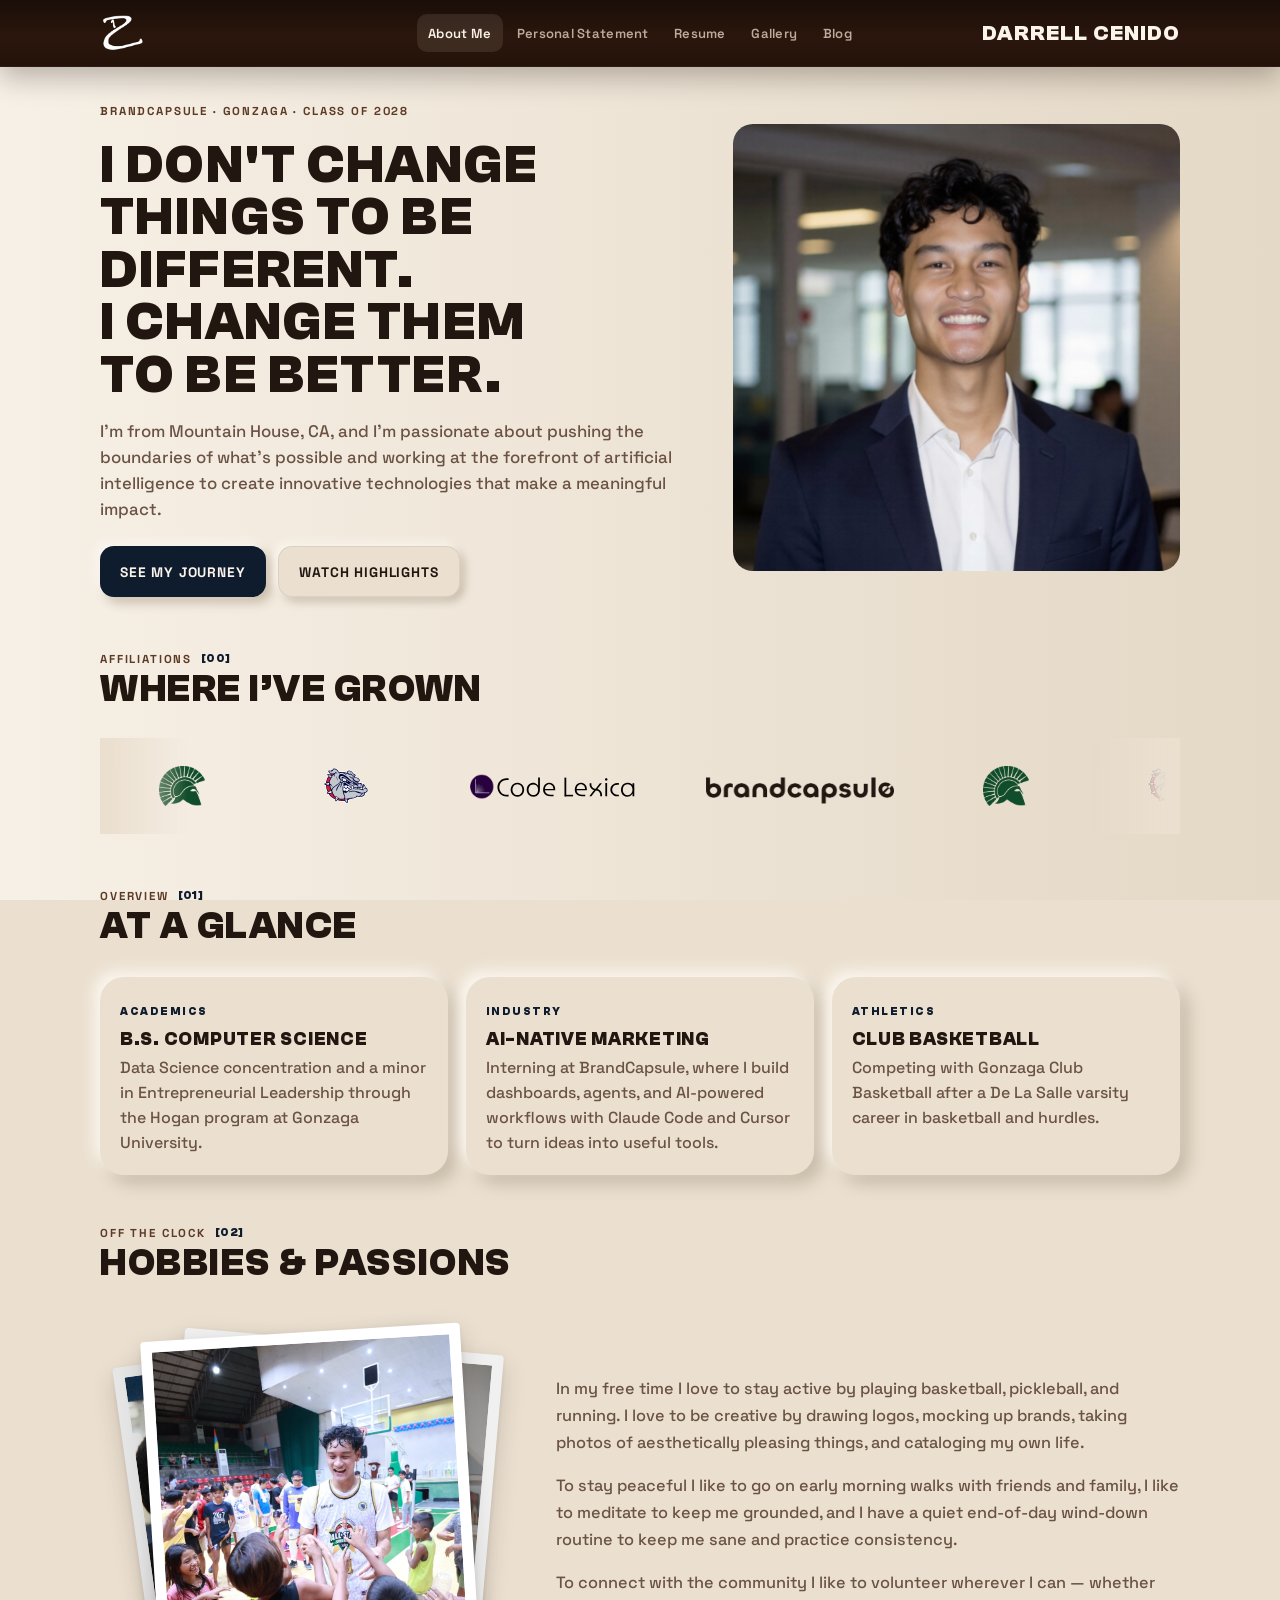
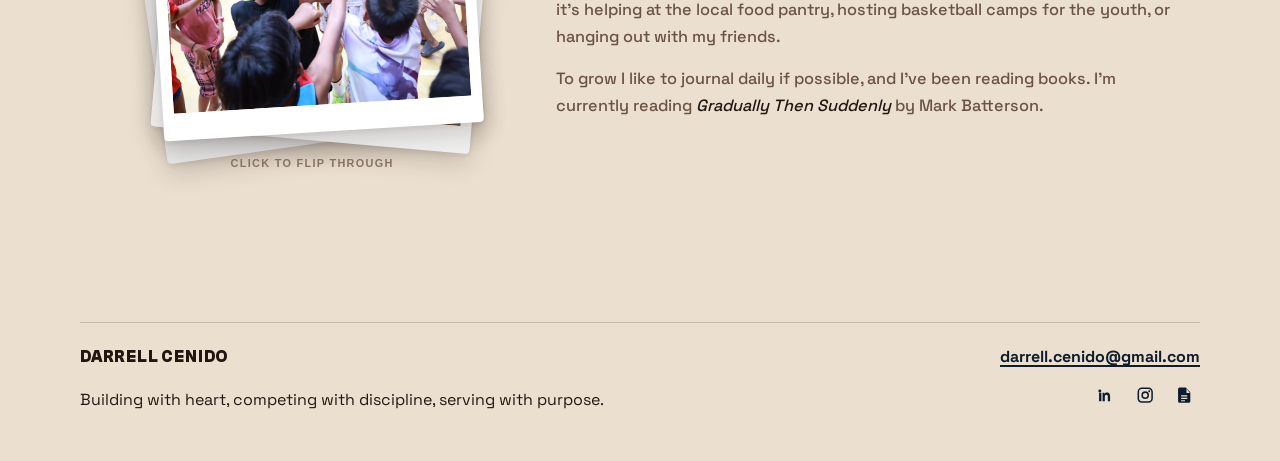
==== index.html @ 1ea28163 "Add Philippines family-roots milestone to journey map Pin Tandag City, Surigao del Sur with a descri" ====
<!DOCTYPE html>
<html lang="en">
  <head>
    <meta charset="UTF-8" />
    <meta name="viewport" content="width=device-width, initial-scale=1.0" />
    <title>Darrell Cenido | About Me</title>
    <meta
      name="description"
      content="Personal website of Darrell Cenido — AI-Native Marketing Intern at BrandCapsule | Computer Science & Entrepreneurial Leadership at Gonzaga."
    />
    <link rel="icon" href="assets/images/favicon.png" type="image/png" />
    <link rel="apple-touch-icon" href="assets/images/logo-256.png" />
    <link rel="preconnect" href="https://fonts.googleapis.com" />
    <link rel="preconnect" href="https://fonts.gstatic.com" crossorigin />
    <link
      href="https://fonts.googleapis.com/css2?family=Outfit:wght@500;700;800&family=Space+Grotesk:wght@400;500;600;700&display=swap"
      rel="stylesheet"
    />
    <link rel="stylesheet" href="css/styles.css?v=20260731h" />
  </head>
  <body>
    <a class="skip-link" href="#main">Skip to main content</a>

    <header class="site-header">
      <div class="nav-wrap">
        <a class="brand brand-logo" href="index.html" aria-label="Darrell Cenido home">
          <span class="brand-mark" aria-hidden="true">
            <img src="assets/images/logo.png" alt="" />
          </span>
        </a>
        <button
          class="nav-toggle"
          type="button"
          aria-label="Toggle navigation"
          aria-expanded="false"
        >
          Menu
        </button>
        <nav class="site-nav" aria-label="Primary">
          <a class="active" href="index.html">About Me</a>
          <a href="statement.html">Personal Statement</a>
          <a href="professional.html">Resume</a>
          <a href="gallery.html">Gallery</a>
          <a href="blog.html">Blog</a>
        </nav>
        <a class="brand-meta" href="index.html">
          <span class="brand-text">
            <strong>Darrell Cenido</strong>
          </span>
        </a>
      </div>
    </header>

    <main id="main">
      <section class="hero">
        <div>
          <span class="eyebrow">BrandCapsule · Gonzaga · Class of 2028</span>
          <h1>I don't change things to be different.<br />I change them to be better.</h1>
          <p>
            I’m from Mountain House, CA, and I’m passionate about pushing the boundaries of what’s
            possible and working at the forefront of artificial intelligence to create innovative
            technologies that make a meaningful impact.
          </p>
          <div class="hero-actions">
            <a class="btn btn-primary" href="professional.html">See my journey</a>
            <a class="btn btn-secondary" href="gallery.html">Watch highlights</a>
          </div>
        </div>
        <div class="hero-media">
          <img
            src="assets/images/IMG_9369.PNG"
            alt="Professional headshot of Darrell Cenido"
          />
        </div>
      </section>

      <section class="section conveyor-section" aria-label="Schools and organizations">
        <div class="section-header conveyor-header">
          <div>
            <span class="section-kicker">Affiliations <span class="stat-num">[00]</span></span>
            <h2>Where I’ve grown</h2>
          </div>
        </div>
        <div class="conveyor" role="presentation">
          <div class="conveyor-fade conveyor-fade-left" aria-hidden="true"></div>
          <div class="conveyor-fade conveyor-fade-right" aria-hidden="true"></div>
          <div class="conveyor-track">
            <ul class="conveyor-group">
              <li class="conveyor-item conveyor-item-spartan">
                <a
                  class="conveyor-link"
                  href="https://www.dlshs.org/"
                  target="_blank"
                  rel="noopener noreferrer"
                  aria-label="De La Salle High School website"
                >
                  <img src="assets/images/partners/delasalle-spartan.png" alt="De La Salle Spartans logo" />
                </a>
              </li>
              <li class="conveyor-item conveyor-item-gonzaga">
                <a
                  class="conveyor-link"
                  href="https://www.gonzaga.edu/"
                  target="_blank"
                  rel="noopener noreferrer"
                  aria-label="Gonzaga University website"
                >
                  <img src="assets/images/partners/gonzaga.svg" alt="Gonzaga Bulldogs logo" />
                </a>
              </li>
              <li class="conveyor-item conveyor-item-wide">
                <a
                  class="conveyor-link"
                  href="https://codelexica.com/"
                  target="_blank"
                  rel="noopener noreferrer"
                  aria-label="Code Lexica website"
                >
                  <img src="assets/images/partners/codelexica.svg" alt="Code Lexica logo" />
                </a>
              </li>
              <li class="conveyor-item conveyor-item-wide conveyor-item-brandcapsule">
                <a
                  class="conveyor-link"
                  href="https://brandcapsule.ai/"
                  target="_blank"
                  rel="noopener noreferrer"
                  aria-label="BrandCapsule website"
                >
                  <img src="assets/images/partners/brandcapsule-ink.png" alt="BrandCapsule logo" />
                </a>
              </li>
            </ul>
            <ul class="conveyor-group" aria-hidden="true">
              <li class="conveyor-item conveyor-item-spartan">
                <a
                  class="conveyor-link"
                  href="https://www.dlshs.org/"
                  target="_blank"
                  rel="noopener noreferrer"
                  tabindex="-1"
                  aria-hidden="true"
                >
                  <img src="assets/images/partners/delasalle-spartan.png" alt="" />
                </a>
              </li>
              <li class="conveyor-item conveyor-item-gonzaga">
                <a
                  class="conveyor-link"
                  href="https://www.gonzaga.edu/"
                  target="_blank"
                  rel="noopener noreferrer"
                  tabindex="-1"
                  aria-hidden="true"
                >
                  <img src="assets/images/partners/gonzaga.svg" alt="" />
                </a>
              </li>
              <li class="conveyor-item conveyor-item-wide">
                <a
                  class="conveyor-link"
                  href="https://codelexica.com/"
                  target="_blank"
                  rel="noopener noreferrer"
                  tabindex="-1"
                  aria-hidden="true"
                >
                  <img src="assets/images/partners/codelexica.svg" alt="" />
                </a>
              </li>
              <li class="conveyor-item conveyor-item-wide conveyor-item-brandcapsule">
                <a
                  class="conveyor-link"
                  href="https://brandcapsule.ai/"
                  target="_blank"
                  rel="noopener noreferrer"
                  tabindex="-1"
                  aria-hidden="true"
                >
                  <img src="assets/images/partners/brandcapsule-ink.png" alt="" />
                </a>
              </li>
            </ul>
          </div>
        </div>
      </section>

      <section class="section">
        <div class="section-header">
          <div>
            <span class="section-kicker">Overview <span class="stat-num">[01]</span></span>
            <h2>At a glance</h2>
          </div>
        </div>
        <div class="card-grid">
          <article class="card">
            <span class="card-label">Academics</span>
            <h3>B.S. Computer Science</h3>
            <p>
              Data Science concentration and a minor in Entrepreneurial Leadership through the
              Hogan program at Gonzaga University.
            </p>
          </article>
          <article class="card">
            <span class="card-label">Industry</span>
            <h3>AI-Native Marketing</h3>
            <p>
              Interning at BrandCapsule, where I build dashboards, agents, and AI-powered
              workflows with Claude Code and Cursor to turn ideas into useful tools.
            </p>
          </article>
          <article class="card">
            <span class="card-label">Athletics</span>
            <h3>Club Basketball</h3>
            <p>
              Competing with Gonzaga Club Basketball after a De La Salle varsity career in
              basketball and hurdles.
            </p>
          </article>
        </div>
      </section>

      <section class="section">
        <div class="section-header">
          <div>
            <span class="section-kicker">Off the clock <span class="stat-num">[02]</span></span>
            <h2>Hobbies &amp; passions</h2>
          </div>
        </div>
        <div class="hobbies-layout">
          <button
            class="hobby-stack"
            type="button"
            aria-label="Click to view next hobby photo"
            data-hobby-stack
          >
            <figure class="hobby-stack-card is-active" data-hobby-card>
              <img
                src="assets/images/hobbies/hobby-basketball.jpg"
                alt="Darrell Cenido celebrating with kids on the basketball court"
              />
            </figure>
            <figure class="hobby-stack-card" data-hobby-card aria-hidden="true">
              <img
                src="assets/images/hobbies/hobby-curiosity.jpg"
                alt="Darrell Cenido reading in a library surrounded by books"
              />
            </figure>
            <figure class="hobby-stack-card" data-hobby-card aria-hidden="true">
              <img
                src="assets/images/hobbies/hobby-community.jpg"
                alt="Darrell Cenido laughing with friends in a candid basketball moment"
              />
            </figure>
            <span class="hobby-stack-hint">Click to flip through</span>
          </button>
          <div class="hobby-copy">
            <p>
              In my free time I love to stay active by playing basketball, pickleball, and running.
              I love to be creative by drawing logos, mocking up brands, taking photos of
              aesthetically pleasing things, and cataloging my own life.
            </p>
            <p>
              To stay peaceful I like to go on early morning walks with friends and family, I like
              to meditate to keep me grounded, and I have a quiet end-of-day wind-down routine to
              keep me sane and practice consistency.
            </p>
            <p>
              To connect with the community I like to volunteer wherever I can — whether it’s
              helping at the local food pantry, hosting basketball camps for the youth, or hanging
              out with my friends.
            </p>
            <p>
              To grow I like to journal daily if possible, and I’ve been reading books. I’m
              currently reading <em>Gradually Then Suddenly</em> by Mark Batterson.
            </p>
          </div>
        </div>
      </section>
    </main>

    <footer class="site-footer">
      <div class="footer-inner">
        <div>
          <strong>Darrell Cenido</strong>
          <p>Building with heart, competing with discipline, serving with purpose.</p>
        </div>
        <div>
          <a href="mailto:darrell.cenido@gmail.com">darrell.cenido@gmail.com</a>
          <div class="social-icons footer-social-icons">
            <a
              class="social-icon"
              href="https://www.linkedin.com/in/darrellcenido/"
              target="_blank"
              rel="noopener noreferrer"
              aria-label="LinkedIn"
            >
              <svg viewBox="0 0 24 24" aria-hidden="true">
                <path
                  d="M6.94 6.5A1.94 1.94 0 1 1 5 4.56 1.94 1.94 0 0 1 6.94 6.5zM7 8.89H4V20h3zm4.54 0H8.57V20h2.95v-5.61c0-1.48.28-2.91 2.11-2.91 1.8 0 1.83 1.68 1.83 3V20H18.4v-6.22c0-3.06-.66-5.41-4.23-5.41-1.72 0-2.87.94-3.34 1.83h-.05V8.89z"
                />
              </svg>
            </a>
            <a
              class="social-icon"
              href="https://www.instagram.com/darrell.cenido/"
              target="_blank"
              rel="noopener noreferrer"
              aria-label="Instagram"
            >
              <svg viewBox="0 0 24 24" aria-hidden="true">
                <path
                  d="M7.8 2h8.4C19.4 2 22 4.6 22 7.8v8.4a5.8 5.8 0 0 1-5.8 5.8H7.8C4.6 22 2 19.4 2 16.2V7.8A5.8 5.8 0 0 1 7.8 2m-.2 2A3.6 3.6 0 0 0 4 7.6v8.8C4 18.39 5.61 20 7.6 20h8.8a3.6 3.6 0 0 0 3.6-3.6V7.6C20 5.61 18.39 4 16.4 4H7.6m9.65 1.5a1.25 1.25 0 1 1 0 2.5 1.25 1.25 0 0 1 0-2.5M12 7a5 5 0 1 1 0 10 5 5 0 0 1 0-10m0 2a3 3 0 1 0 0 6 3 3 0 0 0 0-6z"
                />
              </svg>
            </a>
            <a
              class="social-icon"
              href="assets/Darrell_Cenido_Resume.pdf"
              download="Darrell_Cenido_Resume.pdf"
              aria-label="Download resume"
              title="Download resume"
            >
              <svg viewBox="0 0 24 24" aria-hidden="true">
                <path
                  d="M14 2H6a2 2 0 0 0-2 2v16a2 2 0 0 0 2 2h12a2 2 0 0 0 2-2V8l-6-6zm1 7V3.5L19.5 9H15zM8 12h8v1.75H8V12zm0 3.25h8V17H8v-1.75zm0 3.25h5V20H8v-1.5z"
                />
              </svg>
            </a>
          </div>
        </div>
      </div>
    </footer>

    <script src="js/main.js?v=20260731h"></script>
  </body>
</html>
---- css/styles.css ----
:root {
  /* Brand palette */
  --coffee: #3b2414;
  --coffee-deep: #2a180e;
  --coffee-soft: #5c3a24;
  --cream: #f5e6d3;
  --cream-light: #fbf4ea;
  --tan: #e8d5b7;
  --navy: #0f1c2e;
  --navy-soft: #1a2f4a;
  --baby-blue: #a8d5e5;
  --baby-blue-soft: #c9e7f0;

  /* geosurge-inspired clay / neumorphism tokens, tuned to cream + coffee */
  --clay: #ebe0d0;
  --clay-2: #e3d7c5;
  --ink: #221710;
  --ink-muted: #6b5344;
  --ink-faint: #857264;
  --shadow-light: #fbf7f0;
  --shadow-dark: #c2b5a3;
  --bg-gradient: linear-gradient(to right, #f7f0e6 0%, #e4d8c6 100%);
  --raise: -6px -6px 14px var(--shadow-light), 8px 8px 18px var(--shadow-dark);
  --raise-sm: -3px -3px 8px var(--shadow-light), 4px 4px 10px var(--shadow-dark);
  --raise-lg: -8px -8px 18px var(--shadow-light), 12px 12px 24px var(--shadow-dark);
  --inset: inset -4px -4px 9px var(--shadow-light), inset 5px 5px 11px var(--shadow-dark);

  --accent: var(--navy);
  --accent-soft: var(--baby-blue);
  --nm-label-ink: var(--coffee-soft);
  --nm-cta-bg: var(--navy);
  --nm-cta-fg: var(--cream-light);

  --max: 1120px;
  --font-sans: "Space Grotesk", system-ui, sans-serif;
  --font-display: "Clash Grotesk", "Space Grotesk", system-ui, sans-serif;
  --font-num: "Clash Grotesk", "Outfit", "Space Grotesk", sans-serif;
}

@font-face {
  font-family: "Clash Grotesk";
  src: url("../assets/fonts/clash-grotesk/ClashGrotesk-Regular.woff2") format("woff2");
  font-weight: 400;
  font-style: normal;
  font-display: swap;
}

@font-face {
  font-family: "Clash Grotesk";
  src: url("../assets/fonts/clash-grotesk/ClashGrotesk-Medium.woff2") format("woff2");
  font-weight: 500;
  font-style: normal;
  font-display: swap;
}

@font-face {
  font-family: "Clash Grotesk";
  src: url("../assets/fonts/clash-grotesk/ClashGrotesk-Semibold.woff2") format("woff2");
  font-weight: 600;
  font-style: normal;
  font-display: swap;
}

@font-face {
  font-family: "Clash Grotesk";
  src: url("../assets/fonts/clash-grotesk/ClashGrotesk-Bold.woff2") format("woff2");
  font-weight: 700;
  font-style: normal;
  font-display: swap;
}

*,
*::before,
*::after {
  box-sizing: border-box;
}

html {
  scroll-behavior: smooth;
}

body {
  margin: 0;
  min-height: 100vh;
  font-family: var(--font-sans);
  color: var(--ink);
  background-color: var(--clay);
  line-height: 1.6;
  -webkit-font-smoothing: antialiased;
  text-rendering: optimizeLegibility;
  position: relative;
}

body::before {
  content: "";
  position: fixed;
  inset: 0;
  z-index: -2;
  background-image: var(--bg-gradient);
  pointer-events: none;
}

img {
  max-width: 100%;
  display: block;
}

a {
  color: var(--navy);
  text-decoration-thickness: 1.5px;
  text-underline-offset: 3px;
}

a:hover {
  color: var(--coffee-soft);
}

.skip-link {
  position: absolute;
  left: -999px;
  top: 0;
  background: var(--navy);
  color: var(--cream);
  padding: 0.75rem 1rem;
  z-index: 1000;
}

.skip-link:focus {
  left: 1rem;
  top: 1rem;
}

/* Raised / inset surfaces */
.nm-raise {
  background: var(--clay);
  box-shadow: var(--raise);
}

.nm-raise-sm {
  background: var(--clay);
  box-shadow: var(--raise-sm);
}

.nm-raise-lg {
  background: var(--clay);
  box-shadow: var(--raise-lg);
}

.nm-inset {
  background: var(--clay);
  box-shadow: var(--inset);
}

.nm-label {
  font-family: var(--font-sans);
  letter-spacing: 0.16em;
  text-transform: uppercase;
  color: var(--nm-label-ink);
  font-size: 0.72rem;
  font-weight: 600;
}

.nm-live {
  display: inline-block;
  width: 0.45rem;
  height: 0.45rem;
  border-radius: 999px;
  background: var(--baby-blue);
  box-shadow: 0 0 0 4px rgba(168, 213, 229, 0.25);
}

/* Header — full-width deep brown bar */
.site-header {
  position: sticky;
  top: 0;
  z-index: 2000;
  padding: 0;
  background: linear-gradient(180deg, #1a0e08 0%, #2a160c 55%, #241209 100%);
  border-bottom: 1px solid rgba(232, 213, 183, 0.08);
  box-shadow: 0 10px 28px rgba(20, 10, 4, 0.28);
}

.nav-wrap {
  position: relative;
  max-width: var(--max);
  margin: 0 auto;
  padding: 0.7rem 1.25rem;
  display: grid;
  grid-template-columns: 1fr auto 1fr;
  align-items: center;
  gap: 1rem;
  border-radius: 0;
  background: transparent;
  box-shadow: none;
}

.brand,
.brand-logo,
.brand-meta {
  display: flex;
  align-items: center;
  gap: 0.75rem;
  color: var(--cream-light);
  text-decoration: none;
}

.brand-logo {
  justify-self: start;
  grid-column: 1;
}

.brand-meta {
  justify-self: end;
  gap: 0.55rem;
  grid-column: 3;
}

.brand:hover,
.brand-logo:hover,
.brand-meta:hover {
  color: var(--cream);
}

.brand:hover .brand-text strong,
.brand-meta:hover .brand-text strong {
  color: inherit;
}

.brand-mark {
  width: 44px;
  height: 44px;
  border-radius: 0;
  background: transparent;
  box-shadow: none;
  display: grid;
  place-items: center;
  overflow: hidden;
  padding: 0;
}

.brand-mark img {
  width: 100%;
  height: 100%;
  object-fit: contain;
  filter: brightness(0) invert(1);
}

.brand-text {
  display: flex;
  align-items: baseline;
  flex-wrap: wrap;
  gap: 0.55rem 0.85rem;
  min-width: 0;
}

.brand-text strong {
  display: inline-block;
  font-family: var(--font-display);
  font-size: clamp(1.05rem, 1.8vw, 1.35rem);
  font-weight: 700;
  letter-spacing: 0.05em;
  text-transform: uppercase;
  color: var(--cream-light);
  line-height: 1.05;
}

.nav-toggle {
  display: none;
  justify-self: end;
  grid-column: 3;
  background: rgba(245, 230, 211, 0.08);
  border: 1px solid rgba(245, 230, 211, 0.18);
  color: var(--cream-light);
  border-radius: 10px;
  padding: 0.55rem 0.75rem;
  box-shadow: none;
  font-family: var(--font-sans);
  font-weight: 700;
  text-transform: uppercase;
  letter-spacing: 0.08em;
  font-size: 0.75rem;
  cursor: pointer;
}

.site-nav {
  display: flex;
  gap: 0.2rem;
  align-items: center;
  justify-self: center;
  grid-column: 2;
}

.site-nav a {
  color: rgba(245, 230, 211, 0.72);
  text-decoration: none;
  padding: 0.55rem 0.7rem;
  border-radius: 10px;
  font-weight: 600;
  font-size: 0.82rem;
  letter-spacing: 0.02em;
  transition: color 0.2s ease, background 0.18s ease;
  background: transparent;
  box-shadow: none;
  white-space: nowrap;
}

.site-nav a:hover,
.site-nav a.active {
  color: var(--cream-light);
  background: rgba(245, 230, 211, 0.1);
  box-shadow: none;
}

main {
  max-width: var(--max);
  margin: 0 auto;
  padding: 1.5rem 1.25rem 4rem;
}

h1,
h2,
h3 {
  font-family: var(--font-display);
  line-height: 0.98;
  letter-spacing: 0.04em;
  text-transform: uppercase;
  margin: 0 0 0.75rem;
  color: var(--ink);
  font-weight: 700;
}

.hero {
  display: grid;
  grid-template-columns: 1.15fr 0.85fr;
  gap: 1.75rem;
  align-items: center;
  margin-bottom: 2.5rem;
  padding: 0.35rem 0 0.5rem;
  border-radius: 0;
  background: transparent;
  box-shadow: none;
}

.eyebrow,
.section-kicker {
  display: inline-flex;
  align-items: center;
  gap: 0.55rem;
  font-family: var(--font-sans);
  font-size: 0.72rem;
  font-weight: 700;
  letter-spacing: 0.16em;
  text-transform: uppercase;
  color: var(--nm-label-ink);
}

.hero h1 {
  font-size: clamp(2rem, 4.4vw, 3.35rem);
  margin-top: 1rem;
  max-width: 14ch;
}

.hero p {
  font-size: 1.05rem;
  color: var(--ink-muted);
  max-width: 38rem;
  line-height: 1.55;
  text-transform: none;
  letter-spacing: 0;
  font-weight: 500;
}

.hero-actions {
  display: flex;
  flex-wrap: wrap;
  gap: 0.8rem;
  margin-top: 1.5rem;
}

.btn {
  display: inline-flex;
  align-items: center;
  justify-content: center;
  gap: 0.5rem;
  border-radius: 14px;
  padding: 0.85rem 1.25rem;
  font-family: var(--font-sans);
  font-weight: 700;
  font-size: 0.86rem;
  letter-spacing: 0.06em;
  text-transform: uppercase;
  text-decoration: none;
  border: 0;
  cursor: pointer;
  transition: transform 0.15s ease, box-shadow 0.18s ease, filter 0.18s ease;
}

.btn:hover {
  transform: translateY(-1px);
}

.btn:active {
  transform: translateY(1px);
}

.btn-primary {
  background: var(--nm-cta-bg);
  color: var(--nm-cta-fg);
  box-shadow: -4px -4px 10px var(--shadow-light), 5px 5px 12px var(--shadow-dark);
}

.btn-primary:hover {
  filter: brightness(1.08);
  color: var(--baby-blue-soft);
}

.btn-secondary,
.btn-navy {
  background: var(--clay);
  color: var(--ink);
  box-shadow: var(--raise-sm);
  border: 1px solid rgba(34, 23, 16, 0.08);
}

.btn-secondary:hover,
.btn-navy:hover {
  color: var(--navy);
}

.hero-media {
  border-radius: 20px;
  overflow: hidden;
  background: transparent;
  box-shadow: none;
  min-height: 280px;
}

.hero-media img {
  width: 100%;
  height: 100%;
  object-fit: cover;
  object-position: center 18%;
  min-height: 280px;
}

.section {
  margin-bottom: 2.75rem;
}

.section-header {
  display: flex;
  align-items: end;
  justify-content: space-between;
  gap: 1rem;
  margin-bottom: 1.25rem;
}

.section-header h2 {
  font-size: clamp(1.7rem, 3vw, 2.5rem);
}

.section-header p {
  margin: 0;
  color: var(--ink-muted);
  max-width: 48rem;
  font-weight: 500;
  line-height: 1.55;
}

.journey-map-sub {
  max-width: none;
  white-space: nowrap;
}

/* Looping affiliation conveyor — logos only, no boxes */
.conveyor-section {
  margin-bottom: 3rem;
}

.conveyor-header {
  margin-bottom: 1.1rem;
}

.conveyor {
  position: relative;
  overflow: hidden;
  padding: 1rem 0;
  background: transparent;
  border: 0;
  box-shadow: none;
}

.conveyor-fade {
  position: absolute;
  top: 0;
  bottom: 0;
  width: clamp(2.5rem, 8vw, 5.5rem);
  z-index: 2;
  pointer-events: none;
}

.conveyor-fade-left {
  left: 0;
  background: linear-gradient(to right, #ebe0d0 15%, transparent);
}

.conveyor-fade-right {
  right: 0;
  background: linear-gradient(to left, #ebe0d0 15%, transparent);
}

.conveyor-track {
  display: flex;
  width: max-content;
  align-items: center;
  animation: conveyor-scroll 26s linear infinite;
  will-change: transform;
}

.conveyor-group {
  display: flex;
  align-items: center;
  gap: 3.75rem;
  list-style: none;
  margin: 0;
  padding: 0 1.875rem;
  min-height: 4rem;
}

.conveyor-item {
  flex: 0 0 auto;
  display: flex;
  align-items: center;
  justify-content: center;
  width: 6.5rem;
  height: 3.5rem;
  margin: 0;
  padding: 0;
  background: transparent;
  border: 0;
  border-radius: 0;
  box-shadow: none;
  outline: none;
  line-height: 0;
}

.conveyor-link {
  display: flex;
  align-items: center;
  justify-content: center;
  width: 100%;
  height: 100%;
  color: inherit;
  text-decoration: none;
  border-radius: 12px;
  transition: transform 0.2s ease, opacity 0.2s ease;
}

.conveyor-link:hover,
.conveyor-link:focus-visible {
  transform: scale(1.06);
  opacity: 0.92;
  outline: none;
}

.conveyor-link:focus-visible {
  box-shadow: 0 0 0 3px rgba(168, 213, 229, 0.55);
}

.conveyor-item img {
  display: block;
  width: auto;
  height: 2.55rem;
  max-width: 100%;
  max-height: 2.55rem;
  object-fit: contain;
  object-position: center;
  background: transparent;
  border: 0;
  box-shadow: none;
  margin: 0;
  vertical-align: middle;
}

/* Wordmarks: same vertical center, optically matched height */
.conveyor-item-wide {
  width: 11.75rem;
}

.conveyor-item-wide img {
  height: 1.85rem;
  max-height: 1.85rem;
}

/* Marks kept slightly smaller but still centered in the same row */
.conveyor-item-spartan img,
.conveyor-item-gonzaga img {
  height: 2.55rem;
  max-height: 2.55rem;
}

.conveyor-item-brandcapsule img {
  transform: translateY(0.28rem);
}

@keyframes conveyor-scroll {
  from {
    transform: translateX(0);
  }
  to {
    transform: translateX(-50%);
  }
}

.card-grid {
  display: grid;
  grid-template-columns: repeat(3, 1fr);
  gap: 1.1rem;
}

.card,
.hobby,
.experience-card,
.map-panel,
.resume-panel,
.embed-card {
  background: var(--clay);
  border-radius: 24px;
  padding: 1.25rem;
  box-shadow: var(--raise);
}

.card h3,
.experience-card h3,
.embed-card h3 {
  font-size: 1.15rem;
  margin-bottom: 0.45rem;
}

.card p,
.hobby p,
.experience-card p,
.embed-card p,
.statement-body p {
  margin: 0;
  color: var(--ink-muted);
  text-transform: none;
  letter-spacing: 0;
  font-weight: 500;
  line-height: 1.55;
}

.accent-pill {
  display: inline-block;
  margin-bottom: 0.75rem;
  padding: 0.28rem 0.7rem;
  border-radius: 999px;
  background: var(--clay);
  box-shadow: var(--inset);
  color: var(--navy);
  font-size: 0.68rem;
  font-weight: 700;
  letter-spacing: 0.14em;
  text-transform: uppercase;
  font-family: var(--font-num);
}

.card-label {
  display: inline-block;
  margin-bottom: 0.65rem;
  padding: 0;
  background: none;
  box-shadow: none;
  border: 0;
  border-radius: 0;
  color: var(--navy);
  font-size: 0.68rem;
  font-weight: 700;
  letter-spacing: 0.14em;
  text-transform: uppercase;
  font-family: var(--font-num);
}

.statement {
  display: grid;
  grid-template-columns: 0.9fr 1.1fr;
  gap: 2rem;
  align-items: start;
}

.statement-aside {
  background: transparent;
  color: var(--ink);
  border-radius: 0;
  padding: 0;
  box-shadow: none;
}

.statement-aside h2 {
  color: var(--ink);
}

.statement-aside .eyebrow {
  color: var(--nm-label-ink);
}

.statement-aside .stat-num {
  color: var(--navy);
}

.statement-aside p {
  color: var(--ink-muted);
  text-transform: none;
  letter-spacing: 0;
  font-weight: 500;
}

.statement-body {
  background: transparent;
  border-radius: 0;
  padding: 0;
  box-shadow: none;
}

.statement-body p {
  margin-bottom: 1rem;
  color: var(--ink);
}

.statement-body p:last-child {
  margin-bottom: 0;
}

.statement-page {
  max-width: 38rem;
  margin-left: auto;
  margin-right: auto;
  padding-top: 2.75rem;
  text-align: left;
}

.statement-title {
  font-size: clamp(2rem, 4vw, 3.1rem);
  line-height: 1.05;
  margin: 0.2rem 0 1.35rem;
  white-space: nowrap;
  text-align: left;
}

.statement-prose {
  display: grid;
  gap: 1.05rem;
  text-align: left;
  margin: 0;
  max-width: none;
}

.statement-prose p {
  margin: 0;
  color: var(--ink);
  font-size: 1.05rem;
  line-height: 1.7;
  font-weight: 500;
  text-transform: none;
  letter-spacing: 0;
  font-family: var(--font-sans);
}

.statement-download {
  margin-top: 2.5rem;
  display: grid;
  justify-items: center;
  gap: 1.15rem;
}

.statement-preview-link {
  display: block;
  width: min(100%, 22rem);
  text-decoration: none;
  color: inherit;
  border-radius: 1.1rem;
  overflow: hidden;
  background: var(--cream);
  box-shadow:
    8px 8px 18px rgba(61, 40, 23, 0.14),
    -6px -6px 14px rgba(255, 252, 245, 0.9);
  border: 1px solid rgba(61, 40, 23, 0.08);
  transition: transform 0.2s ease, box-shadow 0.2s ease;
}

.statement-preview-link:hover,
.statement-preview-link:focus-visible {
  transform: translateY(-3px);
  box-shadow:
    10px 12px 22px rgba(61, 40, 23, 0.16),
    -6px -6px 14px rgba(255, 252, 245, 0.95);
  outline: none;
}

.statement-preview-link img {
  display: block;
  width: 100%;
  height: auto;
  vertical-align: middle;
}

.statement-preview-caption {
  margin: 0;
  padding: 0.75rem 1rem 0.9rem;
  font-size: 0.82rem;
  font-weight: 600;
  letter-spacing: 0.04em;
  text-transform: uppercase;
  color: var(--ink-muted);
  background: rgba(245, 230, 211, 0.55);
  border-top: 1px solid rgba(61, 40, 23, 0.06);
}

@media (max-width: 720px) {
  .statement-page {
    padding-top: 1.75rem;
  }

  .statement-title {
    white-space: normal;
  }

  .statement-preview-link {
    width: min(100%, 18rem);
  }
}

.media-strip {
  display: grid;
  grid-template-columns: 1.4fr 1fr 1fr;
  gap: 1rem;
}

.media-strip figure {
  margin: 0;
  border-radius: 22px;
  overflow: hidden;
  background: var(--clay);
  box-shadow: var(--raise);
}

.media-strip img {
  width: 100%;
  height: 250px;
  object-fit: cover;
}

.media-strip figcaption {
  padding: 0.85rem 1rem;
  color: var(--ink-muted);
  font-size: 0.88rem;
  font-weight: 500;
}

.hobby-grid {
  display: grid;
  grid-template-columns: repeat(2, 1fr);
  gap: 1rem;
}

.hobbies-layout {
  display: grid;
  grid-template-columns: minmax(15rem, 0.85fr) 1.25fr;
  gap: 2rem;
  align-items: center;
}

.hobby-stack {
  position: relative;
  width: min(100%, 20rem);
  aspect-ratio: 4 / 5;
  margin: 1.1rem auto 3.1rem;
  padding: 0;
  border: 0;
  background: transparent;
  cursor: pointer;
  display: block;
}

.hobby-stack-card {
  position: absolute;
  inset: 0;
  margin: 0;
  padding: 0.7rem 0.7rem 1.7rem;
  border-radius: 4px;
  overflow: hidden;
  background: #fff;
  box-shadow: 0 10px 24px rgba(34, 23, 16, 0.18), 0 2px 6px rgba(34, 23, 16, 0.08);
  transition: transform 0.4s ease, opacity 0.35s ease, filter 0.35s ease;
  transform-origin: center center;
  opacity: 0;
  pointer-events: none;
  z-index: 1;
  filter: brightness(0.96);
}

.hobby-stack-card img {
  width: 100%;
  height: 100%;
  object-fit: cover;
  object-position: center;
  display: block;
  border-radius: 1px;
}

.hobby-stack-card.is-active {
  opacity: 1;
  transform: translate(0, 0) rotate(-3.5deg);
  z-index: 3;
  pointer-events: auto;
  filter: brightness(1);
}

.hobby-stack-card.is-next {
  opacity: 1;
  transform: translate(0.95rem, 0.55rem) rotate(5deg);
  z-index: 2;
  filter: brightness(0.94);
}

.hobby-stack-card.is-back {
  opacity: 1;
  transform: translate(-0.85rem, 0.75rem) rotate(-8deg);
  z-index: 1;
  filter: brightness(0.9);
}

.hobby-stack-hint {
  position: absolute;
  left: 50%;
  top: calc(100% + 1.55rem);
  bottom: auto;
  transform: translateX(-50%);
  font-size: 0.68rem;
  font-weight: 700;
  letter-spacing: 0.12em;
  text-transform: uppercase;
  color: var(--ink-faint);
  white-space: nowrap;
  pointer-events: none;
  z-index: 4;
}

.hobby-copy {
  display: grid;
  gap: 1rem;
}

.hobby-copy p {
  margin: 0;
  color: var(--ink-muted);
  font-size: 1.02rem;
  line-height: 1.65;
  font-weight: 500;
  text-transform: none;
  letter-spacing: 0;
  max-width: 40rem;
}

.hobby-copy em {
  font-style: italic;
  color: var(--ink);
}

.hobby {
  border-top: 0;
  position: relative;
  overflow: hidden;
}

.hobby::before {
  content: "";
  display: block;
  width: 2.2rem;
  height: 3px;
  border-radius: 999px;
  background: var(--baby-blue);
  margin-bottom: 0.9rem;
}

.hobby strong {
  display: block;
  font-family: var(--font-sans);
  font-size: 1rem;
  text-transform: uppercase;
  letter-spacing: -0.02em;
  color: var(--ink);
  margin-bottom: 0.45rem;
}

.page-hero {
  margin-bottom: 2rem;
  padding: 0.35rem 0 0.5rem;
  border-radius: 0;
  background: transparent;
  box-shadow: none;
}

.page-hero h1 {
  font-size: clamp(2rem, 3.8vw, 3rem);
  max-width: 16ch;
}

.page-hero p {
  max-width: 42rem;
  color: var(--ink-muted);
  margin-bottom: 0;
  font-weight: 500;
}

.split {
  display: grid;
  grid-template-columns: 1.2fr 0.8fr;
  gap: 1.25rem;
  align-items: start;
}

.journey-layout {
  align-items: center;
}

#journey-map {
  position: relative;
  z-index: 0;
  isolation: isolate;
  height: 480px;
  border-radius: 24px;
  overflow: hidden;
  box-shadow: var(--raise);
  background: var(--tan);
  border: 0;
}

#journey-map .leaflet-container,
#journey-map .leaflet-pane,
#journey-map .leaflet-top,
#journey-map .leaflet-bottom,
#journey-map .leaflet-control {
  z-index: auto;
}

#journey-map .leaflet-tile-pane {
  z-index: 1;
}

#journey-map .leaflet-overlay-pane {
  z-index: 2;
}

#journey-map .leaflet-marker-pane,
#journey-map .leaflet-tooltip-pane {
  z-index: 3;
}

#journey-map .leaflet-popup-pane {
  z-index: 4;
}

#journey-map .leaflet-control-container {
  z-index: 5;
}

.journey-stops {
  display: grid;
  gap: 0.65rem;
  align-content: center;
  padding: 0.15rem 0;
}

.journey-stop {
  display: grid;
  gap: 0.28rem;
  width: 100%;
  text-align: left;
  padding: 0.85rem 1rem;
  border: 0;
  border-left: 3px solid var(--baby-blue);
  border-radius: 0 14px 14px 0;
  background: transparent;
  color: inherit;
  cursor: pointer;
  font: inherit;
  transition: background 0.2s ease, border-color 0.2s ease, transform 0.2s ease;
}

.journey-stop:hover,
.journey-stop:focus-visible {
  background: color-mix(in srgb, var(--baby-blue) 12%, transparent);
  border-left-color: var(--navy-soft);
  outline: none;
  transform: translateX(2px);
}

.journey-stop.is-active {
  background: color-mix(in srgb, var(--baby-blue) 22%, transparent);
  border-left-color: var(--navy);
  outline: none;
}

.journey-stop strong {
  display: block;
  color: var(--ink);
  font-family: var(--font-sans);
  text-transform: uppercase;
  letter-spacing: -0.02em;
  font-size: 0.95rem;
}

.journey-stop span {
  color: var(--ink-muted);
  font-size: 0.92rem;
  font-weight: 500;
  line-height: 1.45;
}

.timeline {
  list-style: none;
  margin: 1rem 0 0;
  padding: 0;
}

.timeline li {
  position: relative;
  padding-left: 1rem;
  margin-bottom: 1rem;
  border-left: 3px solid var(--baby-blue);
  padding-bottom: 0.25rem;
}

.timeline strong {
  display: block;
  color: var(--ink);
  font-family: var(--font-sans);
  text-transform: uppercase;
  letter-spacing: -0.02em;
  font-size: 0.95rem;
}

.timeline span {
  color: var(--ink-muted);
  font-size: 0.92rem;
  font-weight: 500;
}

.resume-panel {
  text-align: center;
}

.resume-experience-grid {
  margin-bottom: 4.5rem;
}

.experience-grid {
  display: grid;
  grid-template-columns: repeat(2, minmax(0, 1fr));
  gap: 1rem;
  align-items: stretch;
}

.experience-card {
  min-width: 0;
  height: 100%;
}

.experience-card h3 {
  line-height: 1.25;
}

.resume-download {
  margin-top: 0.5rem;
  justify-items: center;
}

.resume-download-layout {
  align-items: center;
}

.resume-preview {
  margin: 1rem 0 1.25rem;
  border-radius: 16px;
  overflow: hidden;
  background: white;
  box-shadow: var(--inset);
  min-height: 280px;
}

.resume-preview iframe {
  width: 100%;
  height: 360px;
  border: 0;
}

.experience-card .meta {
  color: var(--navy);
  font-weight: 700;
  font-size: 0.78rem;
  letter-spacing: 0.08em;
  text-transform: uppercase;
  margin-bottom: 0.7rem;
  font-family: var(--font-num);
}

.gallery-tabs {
  display: flex;
  flex-wrap: wrap;
  gap: 0.6rem;
  margin-bottom: 1.25rem;
}

.gallery-intro {
  text-align: center;
  display: grid;
  justify-items: center;
  padding: 2.75rem 0 0.5rem;
  margin-bottom: 2rem;
}

.gallery-intro h1 {
  max-width: none;
  margin: 0.2rem auto 0.75rem;
}

.gallery-intro p {
  margin-left: auto;
  margin-right: auto;
  max-width: min(52rem, 92vw);
  white-space: normal;
  line-height: 1.55;
}

.resume-intro p {
  max-width: none;
  text-align: center;
}

@media (max-width: 720px) {
  .gallery-intro {
    padding-top: 1.75rem;
  }
}

.gallery-grid-featured {
  grid-template-columns: repeat(2, minmax(0, 1fr));
}

.gallery-grid-links {
  grid-template-columns: repeat(3, minmax(0, 1fr));
}

.gallery-thumb-grid {
  /* tighter spacing to mimic the original media gallery thumbnails */
  gap: 1rem;
}

.media-thumb-link {
  display: flex;
  align-items: center;
  gap: 0.85rem;
  width: 100%;
  text-decoration: none;
  color: inherit;
  padding: 1.05rem 1.05rem;
  border-radius: 24px;
  background: transparent;
  box-shadow: inset 0 0 0 1px rgba(245, 230, 211, 0.06);
  transition: transform 0.2s ease, background 0.2s ease, box-shadow 0.2s ease;
}

.media-thumb-link:hover,
.media-thumb-link:focus-visible {
  transform: translateY(-3px);
  background: rgba(245, 230, 211, 0.06);
  box-shadow: inset 0 0 0 1px rgba(168, 213, 229, 0.22);
  outline: none;
}

.media-thumb-img {
  width: 52px;
  height: 52px;
  border-radius: 16px;
  object-fit: cover;
  flex: 0 0 auto;
  background: rgba(15, 28, 46, 0.22);
}

.media-thumb-title {
  min-width: 0;
  font-weight: 800;
  font-size: 0.9rem;
  line-height: 1.25;
  color: var(--ink);
}

.twitter-embed-wrap {
  padding: 1.05rem 1.05rem;
}

.twitter-tweet {
  width: 100%;
  margin: 0 auto !important;
}

.twitter-tweet iframe {
  width: 100% !important;
}

.embed-card-copy {
  display: flex;
  align-items: stretch;
  min-height: 100%;
}

.embed-card-copy .embed-meta {
  display: flex;
  flex: 1;
  flex-direction: column;
  justify-content: center;
}

.gallery-tabs button {
  border: 0;
  background: var(--clay);
  color: var(--ink-muted);
  border-radius: 999px;
  padding: 0.6rem 1rem;
  font-family: var(--font-sans);
  font-weight: 700;
  font-size: 0.78rem;
  letter-spacing: 0.08em;
  text-transform: uppercase;
  cursor: pointer;
  box-shadow: var(--raise-sm);
}

.gallery-tabs button.active,
.gallery-tabs button:hover {
  color: var(--cream);
  background: var(--navy);
  box-shadow: -4px -4px 10px var(--shadow-light), 5px 5px 12px var(--shadow-dark);
}

.gallery-grid {
  display: grid;
  grid-template-columns: repeat(2, 1fr);
  gap: 1.2rem;
}

.embed-card {
  overflow: hidden;
  padding: 0;
}

.embed-card .embed-meta {
  padding: 0.95rem 1.05rem 1.15rem;
}

.video-frame {
  position: relative;
  padding-top: 56.25%;
  background: var(--navy);
}

.video-frame iframe {
  position: absolute;
  inset: 0;
  width: 100%;
  height: 100%;
  border: 0;
}

.social-links {
  display: flex;
  flex-wrap: wrap;
  gap: 0.7rem;
  margin-top: 1rem;
}

.social-icons {
  display: flex;
  align-items: center;
  gap: 0.45rem;
  margin-top: 1.1rem;
}

.footer-social-icons {
  margin-top: 0.55rem;
  justify-content: flex-end;
}

.footer-inner > div:last-child {
  text-align: right;
}

.footer-social-icons .social-icon {
  width: 2rem;
  height: 2rem;
}

.footer-social-icons .social-icon svg {
  width: 1.15rem;
  height: 1.15rem;
}

.social-icon {
  display: inline-flex;
  align-items: center;
  justify-content: center;
  width: 1.65rem;
  height: 1.65rem;
  border-radius: 999px;
  color: var(--navy);
  background: transparent;
  text-decoration: none;
  transition: color 0.18s ease, transform 0.15s ease, background 0.18s ease;
}

.social-icon svg {
  width: 0.95rem;
  height: 0.95rem;
  fill: currentColor;
  display: block;
}

.social-icon:hover {
  color: var(--coffee-soft);
  background: rgba(59, 36, 20, 0.08);
  transform: translateY(-1px);
}

.chip {
  display: inline-flex;
  align-items: center;
  gap: 0.4rem;
  padding: 0.55rem 0.9rem;
  border-radius: 999px;
  background: var(--clay);
  color: var(--navy);
  text-decoration: none;
  font-weight: 700;
  font-size: 0.78rem;
  letter-spacing: 0.06em;
  text-transform: uppercase;
  box-shadow: var(--raise-sm);
}

.chip:hover {
  background: var(--navy);
  color: var(--baby-blue);
}

.site-footer {
  margin-top: 2rem;
  padding: 0 1.25rem 2rem;
  background: transparent;
  border: 0;
  color: var(--ink);
}

.footer-inner {
  max-width: var(--max);
  margin: 0 auto;
  padding: 1.35rem 0 0;
  display: flex;
  flex-wrap: wrap;
  justify-content: space-between;
  gap: 1rem;
  border-radius: 0;
  background: transparent;
  box-shadow: none;
  border-top: 1px solid rgba(34, 23, 16, 0.18);
}

.site-footer a {
  color: var(--navy);
  font-weight: 700;
}

.site-footer strong {
  font-family: var(--font-display);
  font-weight: 700;
  text-transform: uppercase;
  letter-spacing: 0.05em;
}

.leaflet-popup-content-wrapper {
  background: var(--cream-light);
  color: var(--ink);
  border-radius: 14px;
  border: 0;
  box-shadow: var(--raise-sm);
}

.leaflet-popup-tip {
  background: var(--cream-light);
}

.hidden {
  display: none !important;
}

.coming-soon {
  min-height: min(58vh, 34rem);
  display: grid;
  align-content: center;
  justify-items: center;
  text-align: center;
  gap: 0.85rem;
  padding: 3.5rem 1rem 4rem;
}

.coming-soon h1 {
  margin: 0;
  font-size: clamp(2.4rem, 6vw, 4.2rem);
  text-transform: uppercase;
}

.coming-soon p {
  margin: 0;
  max-width: 34rem;
  color: var(--ink-muted);
  font-size: 1.05rem;
  line-height: 1.65;
  font-weight: 500;
}

.stat-num {
  font-family: var(--font-num);
  font-weight: 800;
  color: var(--navy);
  letter-spacing: 0.04em;
}

@media (max-width: 960px) {
  .nav-toggle {
    display: inline-flex;
  }

  .brand-meta {
    display: none;
  }

  .site-nav {
    display: none;
    position: absolute;
    top: 100%;
    right: 0;
    left: 0;
    width: 100vw;
    margin-left: calc(50% - 50vw);
    flex-direction: column;
    justify-self: stretch;
    grid-column: 1 / -1;
    background: #1f1109;
    border-radius: 0;
    border-top: 1px solid rgba(245, 230, 211, 0.1);
    padding: 0.65rem max(1.1rem, calc(50vw - (var(--max) / 2))) 0.9rem;
    box-shadow: 0 16px 28px rgba(20, 10, 4, 0.35);
  }

  .site-nav.open {
    display: flex;
  }

  .site-nav a {
    border-radius: 8px;
  }

  .hero,
  .statement,
  .split,
  .media-strip,
  .experience-grid,
  .hobby-grid,
  .hobbies-layout,
  .card-grid {
    grid-template-columns: 1fr;
  }

  .media-strip img {
    height: 220px;
  }

  .hobby-stack {
    margin-bottom: 3.25rem;
  }

  .hobby-grid,
  .card-grid,
  .experience-grid {
    grid-template-columns: 1fr 1fr;
  }

  .gallery-grid,
  .gallery-grid-featured,
  .gallery-grid-links {
    grid-template-columns: 1fr;
  }
}

@media (max-width: 720px) {
  .brand-text {
    gap: 0.2rem 0.65rem;
  }

  .brand-text strong {
    font-size: 1.05rem;
  }

  .site-header {
    position: sticky;
  }

  .hobby-grid,
  .card-grid,
  .experience-grid {
    grid-template-columns: 1fr;
  }

  .section-header {
    flex-direction: column;
    align-items: start;
  }

  .hero h1,
  .page-hero h1 {
    max-width: none;
  }

  .conveyor-group {
    gap: 2.75rem;
    padding: 0 1.375rem;
    min-height: 3.5rem;
  }

  .conveyor-item {
    width: 5.5rem;
    height: 3rem;
  }

  .conveyor-item img {
    height: 2.15rem;
    max-height: 2.15rem;
  }

  .conveyor-item-wide {
    width: 9.5rem;
  }

  .conveyor-item-wide img {
    height: 1.55rem;
    max-height: 1.55rem;
  }

  .conveyor-item-spartan img,
  .conveyor-item-gonzaga img {
    height: 2.15rem;
    max-height: 2.15rem;
  }

  .conveyor-item-brandcapsule img {
    transform: translateY(0.22rem);
  }

  .conveyor-track {
    animation-duration: 24s;
  }

  .gallery-grid,
  .gallery-grid-featured,
  .gallery-grid-links {
    grid-template-columns: 1fr;
  }
}

@media (prefers-reduced-motion: reduce) {
  html {
    scroll-behavior: auto;
  }

  .conveyor-track {
    animation: none;
    flex-wrap: wrap;
    width: 100%;
    justify-content: center;
    row-gap: 0.85rem;
    padding: 0 0.85rem;
  }

  .conveyor-group[aria-hidden="true"] {
    display: none;
  }

  .conveyor-group {
    flex-wrap: wrap;
    justify-content: center;
    padding: 0;
  }

  .conveyor-fade {
    display: none;
  }
}
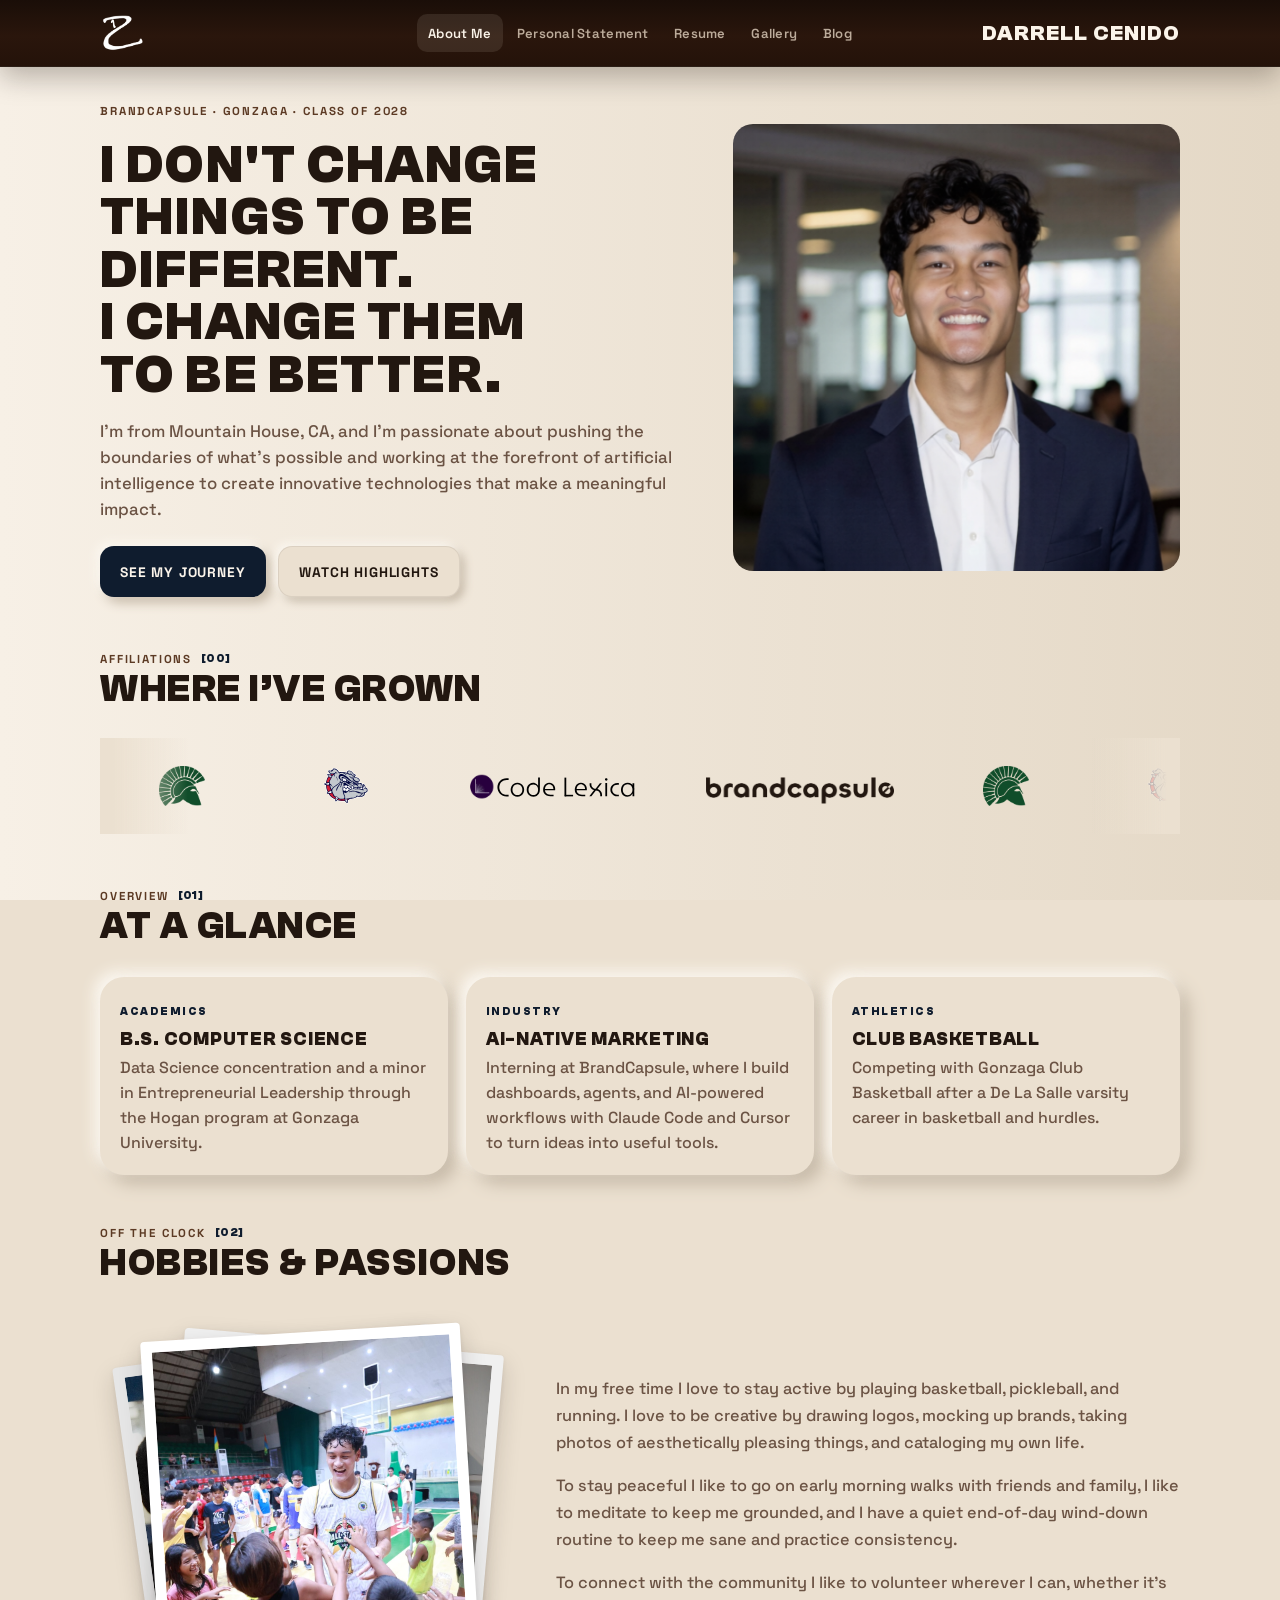
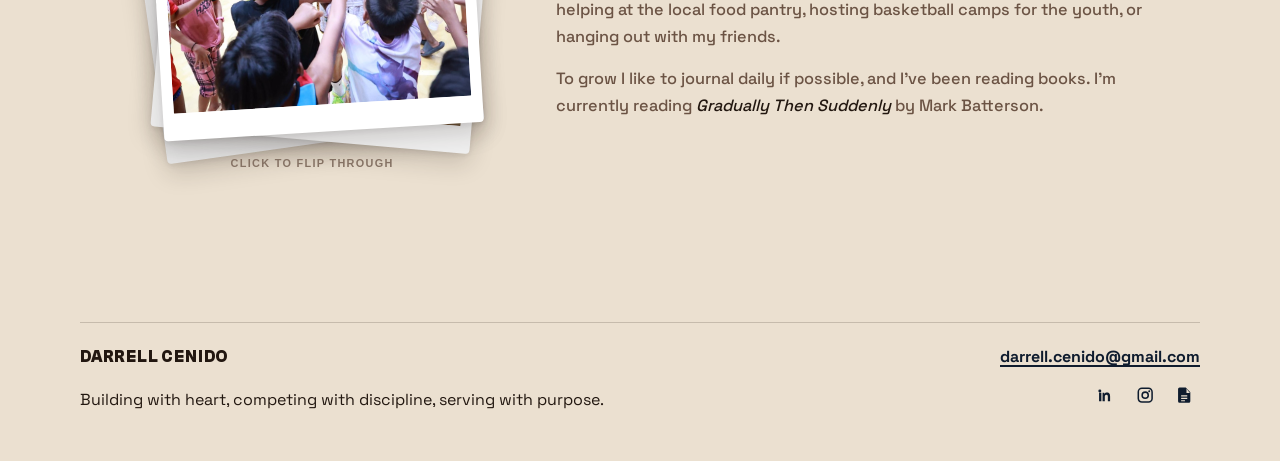
==== commit 7c0d21c3: "Remove em dashes and rephrase affected copy Replace em dashes sitewide with commas, colons, periods," ====
--- a/index.html
+++ b/index.html
@@ -6,7 +6,7 @@
     <title>Darrell Cenido | About Me</title>
     <meta
       name="description"
-      content="Personal website of Darrell Cenido — AI-Native Marketing Intern at BrandCapsule | Computer Science & Entrepreneurial Leadership at Gonzaga."
+      content="Personal website of Darrell Cenido: AI-Native Marketing Intern at BrandCapsule | Computer Science & Entrepreneurial Leadership at Gonzaga."
     />
     <link rel="icon" href="assets/images/favicon.png" type="image/png" />
     <link rel="apple-touch-icon" href="assets/images/logo-256.png" />
@@ -16,7 +16,7 @@
       href="https://fonts.googleapis.com/css2?family=Outfit:wght@500;700;800&family=Space+Grotesk:wght@400;500;600;700&display=swap"
       rel="stylesheet"
     />
-    <link rel="stylesheet" href="css/styles.css?v=20260731h" />
+    <link rel="stylesheet" href="css/styles.css?v=20260731n" />
   </head>
   <body>
     <a class="skip-link" href="#main">Skip to main content</a>
@@ -266,7 +266,7 @@
               keep me sane and practice consistency.
             </p>
             <p>
-              To connect with the community I like to volunteer wherever I can — whether it’s
+              To connect with the community I like to volunteer wherever I can, whether it’s
               helping at the local food pantry, hosting basketball camps for the youth, or hanging
               out with my friends.
             </p>
@@ -332,6 +332,6 @@
       </div>
     </footer>
 
-    <script src="js/main.js?v=20260731h"></script>
+    <script src="js/main.js?v=20260731m"></script>
   </body>
 </html>
--- a/css/styles.css
+++ b/css/styles.css
@@ -169,7 +169,7 @@
   box-shadow: 0 0 0 4px rgba(168, 213, 229, 0.25);
 }
 
-/* Header — full-width deep brown bar */
+/* Header: full-width deep brown bar */
 .site-header {
   position: sticky;
   top: 0;
@@ -472,7 +472,7 @@
   white-space: nowrap;
 }
 
-/* Looping affiliation conveyor — logos only, no boxes */
+/* Looping affiliation conveyor: logos only, no boxes */
 .conveyor-section {
   margin-bottom: 3rem;
 }
@@ -827,6 +827,83 @@
 
   .statement-preview-link {
     width: min(100%, 18rem);
+  }
+}
+
+.role-models {
+  margin-top: 1.25rem;
+}
+
+.role-models .section-header {
+  flex-direction: column;
+  align-items: start;
+  gap: 0.35rem;
+  margin-bottom: 1.5rem;
+}
+
+.role-models .section-header p {
+  margin-top: 0.35rem;
+}
+
+.role-models-grid {
+  display: grid;
+  grid-template-columns: repeat(3, 1fr);
+  gap: 1.15rem;
+}
+
+.role-model-card {
+  background: transparent;
+  border-radius: 0;
+  padding: 0;
+  box-shadow: none;
+  display: grid;
+  gap: 0.55rem;
+  align-content: start;
+}
+
+.role-model-photo {
+  margin: 0 0 0.35rem;
+  border-radius: 18px;
+  overflow: hidden;
+  aspect-ratio: 3 / 4;
+  background: transparent;
+  box-shadow: none;
+}
+
+.role-model-photo img {
+  display: block;
+  width: 100%;
+  height: 100%;
+  object-fit: cover;
+  object-position: center top;
+}
+
+.role-model-card .card-label {
+  margin-bottom: 0;
+}
+
+.role-model-card h3 {
+  margin: 0;
+  font-size: 1.2rem;
+  letter-spacing: 0.03em;
+}
+
+.role-model-card p {
+  margin: 0;
+  color: var(--ink-muted);
+  text-transform: none;
+  letter-spacing: 0;
+  font-weight: 500;
+  line-height: 1.55;
+  font-size: 0.95rem;
+}
+
+@media (max-width: 900px) {
+  .role-models-grid {
+    grid-template-columns: 1fr;
+    max-width: 22rem;
+    margin-left: auto;
+    margin-right: auto;
   }
 }
 
@@ -1021,14 +1098,15 @@
 }
 
 .journey-layout {
-  align-items: center;
+  align-items: start;
 }
 
 #journey-map {
   position: relative;
   z-index: 0;
   isolation: isolate;
-  height: 480px;
+  height: 360px;
+  min-height: 100%;
   border-radius: 24px;
   overflow: hidden;
   box-shadow: var(--raise);
@@ -1066,40 +1144,68 @@
 }
 
 .journey-stops {
-  display: grid;
-  gap: 0.65rem;
-  align-content: center;
-  padding: 0.15rem 0;
+  display: flex;
+  flex-direction: column;
+  justify-content: flex-start;
+  gap: 0.2rem;
+  height: auto;
+  min-height: 0;
+  padding: 0;
 }
 
 .journey-stop {
-  display: grid;
-  gap: 0.28rem;
+  position: relative;
+  display: flex;
+  flex-direction: column;
+  justify-content: center;
+  gap: 0.15rem;
+  flex: 0 0 auto;
   width: 100%;
   text-align: left;
-  padding: 0.85rem 1rem;
+  padding: 0.4rem 0.85rem 0.4rem 1rem;
   border: 0;
-  border-left: 3px solid var(--baby-blue);
   border-radius: 0 14px 14px 0;
   background: transparent;
   color: inherit;
   cursor: pointer;
   font: inherit;
-  transition: background 0.2s ease, border-color 0.2s ease, transform 0.2s ease;
+  transition: background 0.2s ease, transform 0.2s ease;
+}
+
+.journey-stop::before {
+  content: "";
+  position: absolute;
+  left: 0;
+  top: 50%;
+  transform: translateY(-50%);
+  width: 2.5px;
+  height: 1.85rem;
+  border-radius: 999px;
+  background: var(--baby-blue);
+  transition: background 0.2s ease, height 0.2s ease;
 }
 
 .journey-stop:hover,
 .journey-stop:focus-visible {
   background: color-mix(in srgb, var(--baby-blue) 12%, transparent);
-  border-left-color: var(--navy-soft);
   outline: none;
   transform: translateX(2px);
 }
 
+.journey-stop:hover::before,
+.journey-stop:focus-visible::before {
+  background: var(--navy-soft);
+  height: 2.15rem;
+}
+
 .journey-stop.is-active {
   background: color-mix(in srgb, var(--baby-blue) 22%, transparent);
-  border-left-color: var(--navy);
   outline: none;
+}
+
+.journey-stop.is-active::before {
+  background: var(--navy);
+  height: 2.35rem;
 }
 
 .journey-stop strong {
@@ -1108,14 +1214,14 @@
   font-family: var(--font-sans);
   text-transform: uppercase;
   letter-spacing: -0.02em;
-  font-size: 0.95rem;
+  font-size: 0.88rem;
 }
 
 .journey-stop span {
   color: var(--ink-muted);
-  font-size: 0.92rem;
+  font-size: 0.8rem;
   font-weight: 500;
-  line-height: 1.45;
+  line-height: 1.35;
 }
 
 .timeline {
@@ -1246,10 +1352,311 @@
 
 .gallery-grid-featured {
   grid-template-columns: repeat(2, minmax(0, 1fr));
+  align-items: start;
+}
+
+.gallery-recent-trio {
+  grid-template-columns: repeat(3, minmax(0, 1fr));
+  margin-top: 1.2rem;
+  align-items: start;
+}
+
+.gallery-grid-featured .media-ig-item,
+.gallery-recent-trio .media-ig-item {
+  background: transparent;
+  box-shadow: none;
+  border-radius: 0;
+  padding: 0;
+  overflow: visible;
+}
+
+.gallery-grid-featured .instagram-media,
+.gallery-recent-trio .instagram-media {
+  margin: 0 auto !important;
+  background: transparent !important;
+  border: 0 !important;
+  box-shadow: none !important;
+  min-width: 0 !important;
+}
+
+.tweets-gallery-wall {
+  --tweet-scale: 0.84;
+  position: relative;
+  width: min(980px, 100%);
+  aspect-ratio: auto;
+  height: 980px;
+  min-height: 980px;
+  margin: 0.15rem auto 0.25rem;
+  overflow: visible;
+}
+
+.section:has(.tweets-gallery-wall) {
+  overflow: visible;
+  margin-bottom: 1.1rem;
+}
+
+.tweets-gallery-wall .twitter-embed-wrap {
+  position: absolute;
+  width: 280px;
+  margin: 0;
+  padding: 0;
+  background: transparent;
+  overflow: visible;
+  max-height: none;
+  transition: transform 0.25s ease, box-shadow 0.25s ease, z-index 0s;
+  box-shadow: 0 10px 18px rgba(34, 23, 16, 0.14);
+  transform: rotate(var(--tilt, 0deg)) scale(var(--tweet-scale));
+  transform-origin: center center;
+  /* Avoid filter: it clips Twitter iframes in Chromium */
+  filter: none;
+}
+
+.tweets-gallery-wall .tweet-featured {
+  left: 50%;
+  top: 46%;
+  width: 320px;
+  z-index: 20;
+  --tilt: 0deg;
+  --tweet-scale: 1;
+  translate: -50% -50%;
+  box-shadow: 0 18px 28px rgba(34, 23, 16, 0.2);
+}
+
+.tweets-gallery-wall .tweet-wall-1 {
+  left: 54%;
+  top: 0%;
+  translate: -50% 0;
+  z-index: 8;
+  --tilt: -1.8deg;
+}
+
+.tweets-gallery-wall .tweet-wall-2 {
+  left: 68%;
+  top: 3%;
+  z-index: 7;
+  --tilt: 2.2deg;
+}
+
+.tweets-gallery-wall .tweet-wall-3 {
+  left: 76%;
+  top: 25%;
+  z-index: 9;
+  --tilt: 1.4deg;
+}
+
+.tweets-gallery-wall .tweet-wall-4 {
+  left: 74%;
+  top: 47%;
+  z-index: 8;
+  --tilt: -1.6deg;
+}
+
+.tweets-gallery-wall .tweet-wall-5 {
+  left: 61%;
+  top: 63%;
+  z-index: 7;
+  --tilt: 2deg;
+}
+
+.tweets-gallery-wall .tweet-wall-6 {
+  left: 50%;
+  top: 67%;
+  translate: -50% 0;
+  z-index: 8;
+  --tilt: -1.3deg;
+}
+
+.tweets-gallery-wall .tweet-wall-7 {
+  left: 10%;
+  top: 58%;
+  z-index: 7;
+  --tilt: 1.7deg;
+}
+
+.tweets-gallery-wall .tweet-wall-8 {
+  left: 1%;
+  top: 37%;
+  z-index: 9;
+  --tilt: -2deg;
+}
+
+.tweets-gallery-wall .tweet-wall-9 {
+  left: 2%;
+  top: 17%;
+  z-index: 8;
+  --tilt: 1.5deg;
+}
+
+.tweets-gallery-wall .tweet-wall-10 {
+  left: 13%;
+  top: 2.5%;
+  z-index: 7;
+  --tilt: -2.1deg;
+}
+
+.tweets-gallery-wall .twitter-embed-wrap:hover {
+  --tweet-scale: 0.92;
+  --tilt: 0deg;
+  z-index: 30;
+  box-shadow: 0 18px 26px rgba(34, 23, 16, 0.22);
+}
+
+.tweets-gallery-wall .tweet-featured:hover {
+  --tweet-scale: 1.02;
+  box-shadow: 0 22px 32px rgba(34, 23, 16, 0.24);
+}
+
+.twitter-embed-wrap {
+  padding: 0;
+  background: transparent;
+  box-shadow: none;
+}
+
+.twitter-tweet {
+  width: 100% !important;
+  min-width: 0 !important;
+  max-width: 100% !important;
+  margin: 0 auto !important;
+  overflow: visible !important;
+  max-height: none !important;
+}
+
+.tweets-gallery-wall .twitter-tweet iframe,
+.tweets-gallery-wall iframe.twitter-tweet-rendered {
+  width: 280px !important;
+  min-width: 280px !important;
+  max-width: 280px !important;
+}
+
+.tweets-gallery-wall .tweet-featured .twitter-tweet iframe,
+.tweets-gallery-wall .tweet-featured iframe.twitter-tweet-rendered {
+  width: 320px !important;
+  min-width: 320px !important;
+  max-width: 320px !important;
+}
+
+@media (max-width: 980px) {
+  .tweets-gallery-wall {
+    --tweet-scale: 0.76;
+    height: 900px;
+    min-height: 900px;
+  }
+}
+
+@media (max-width: 820px) {
+  .tweets-gallery-wall {
+    display: flex;
+    flex-wrap: wrap;
+    justify-content: center;
+    align-items: flex-start;
+    gap: 0.65rem;
+    aspect-ratio: auto;
+    height: auto;
+    min-height: 0;
+  }
+
+  .tweets-gallery-wall .twitter-embed-wrap,
+  .tweets-gallery-wall .tweet-featured {
+    position: static;
+    translate: none;
+    width: min(100%, 320px);
+    --tilt: 0deg;
+    --tweet-scale: 1;
+    transform: none;
+    z-index: auto;
+    box-shadow: none;
+  }
+
+  .tweets-gallery-wall .tweet-featured {
+    flex: 1 1 100%;
+    width: min(100%, 320px);
+    order: -1;
+    margin-inline: auto;
+  }
+
+  .tweets-gallery-wall .twitter-tweet iframe,
+  .tweets-gallery-wall iframe.twitter-tweet-rendered,
+  .tweets-gallery-wall .tweet-featured .twitter-tweet iframe,
+  .tweets-gallery-wall .tweet-featured iframe.twitter-tweet-rendered {
+    width: 100% !important;
+    min-width: 0 !important;
+    max-width: 100% !important;
+  }
+
+  .tweets-gallery-wall .twitter-embed-wrap:hover,
+  .tweets-gallery-wall .tweet-featured:hover {
+    --tweet-scale: 1;
+    transform: translateY(-3px);
+  }
+}
+
+@media (max-width: 560px) {
+  .tweets-gallery-wall .twitter-embed-wrap,
+  .tweets-gallery-wall .tweet-featured {
+    width: 100%;
+  }
 }
 
 .gallery-grid-links {
   grid-template-columns: repeat(3, minmax(0, 1fr));
+}
+
+.gallery-articles-grid {
+  grid-template-columns: repeat(2, minmax(0, 1fr));
+  gap: 1.25rem;
+}
+
+.media-article {
+  background: transparent;
+  box-shadow: none;
+  padding: 0;
+  border-radius: 0;
+  overflow: visible;
+}
+
+.media-article-link {
+  display: grid;
+  gap: 0.75rem;
+  width: 100%;
+  text-decoration: none;
+  color: inherit;
+  padding: 0;
+  border-radius: 0;
+  background: transparent;
+  box-shadow: none;
+  transition: transform 0.2s ease;
+}
+
+.media-article-link:hover,
+.media-article-link:focus-visible {
+  transform: translateY(-3px);
+  background: transparent;
+  box-shadow: none;
+  outline: none;
+}
+
+.media-article-img {
+  display: block;
+  width: 100%;
+  aspect-ratio: 16 / 10;
+  height: auto;
+  max-height: 22rem;
+  object-fit: cover;
+  border-radius: 18px;
+  background: rgba(15, 28, 46, 0.22);
+  box-shadow: 0 10px 22px rgba(34, 23, 16, 0.12);
+}
+
+.media-article-title {
+  display: block;
+  font-family: var(--font-display);
+  font-weight: 700;
+  font-size: clamp(1rem, 1.6vw, 1.2rem);
+  line-height: 1.25;
+  letter-spacing: 0.02em;
+  text-transform: uppercase;
+  color: var(--ink);
+  padding: 0 0.15rem 0.25rem;
 }
 
 .gallery-thumb-grid {
@@ -1294,19 +1701,6 @@
   font-size: 0.9rem;
   line-height: 1.25;
   color: var(--ink);
-}
-
-.twitter-embed-wrap {
-  padding: 1.05rem 1.05rem;
-}
-
-.twitter-tweet {
-  width: 100%;
-  margin: 0 auto !important;
-}
-
-.twitter-tweet iframe {
-  width: 100% !important;
 }
 
 .embed-card-copy {
@@ -1597,7 +1991,12 @@
 
   .gallery-grid,
   .gallery-grid-featured,
-  .gallery-grid-links {
+  .gallery-grid-links,
+  .gallery-recent-trio {
+    grid-template-columns: 1fr;
+  }
+
+  .gallery-articles-grid {
     grid-template-columns: 1fr;
   }
 }
@@ -1672,7 +2071,12 @@
 
   .gallery-grid,
   .gallery-grid-featured,
-  .gallery-grid-links {
+  .gallery-grid-links,
+  .gallery-recent-trio {
+    grid-template-columns: 1fr;
+  }
+
+  .gallery-articles-grid {
     grid-template-columns: 1fr;
   }
 }
@@ -1680,6 +2084,22 @@
 @media (prefers-reduced-motion: reduce) {
   html {
     scroll-behavior: auto;
+  }
+
+  .tweets-gallery-wall .twitter-embed-wrap,
+  .tweets-gallery-wall .twitter-embed-wrap:hover,
+  .tweets-gallery-wall .tweet-featured:hover {
+    --tilt: 0deg;
+    transition: none;
+  }
+
+  .tweets-gallery-wall .twitter-embed-wrap:not(.tweet-featured) {
+    --tweet-scale: 0.84;
+  }
+
+  .tweets-gallery-wall .tweet-featured,
+  .tweets-gallery-wall .tweet-featured:hover {
+    --tweet-scale: 1;
   }
 
   .conveyor-track {
